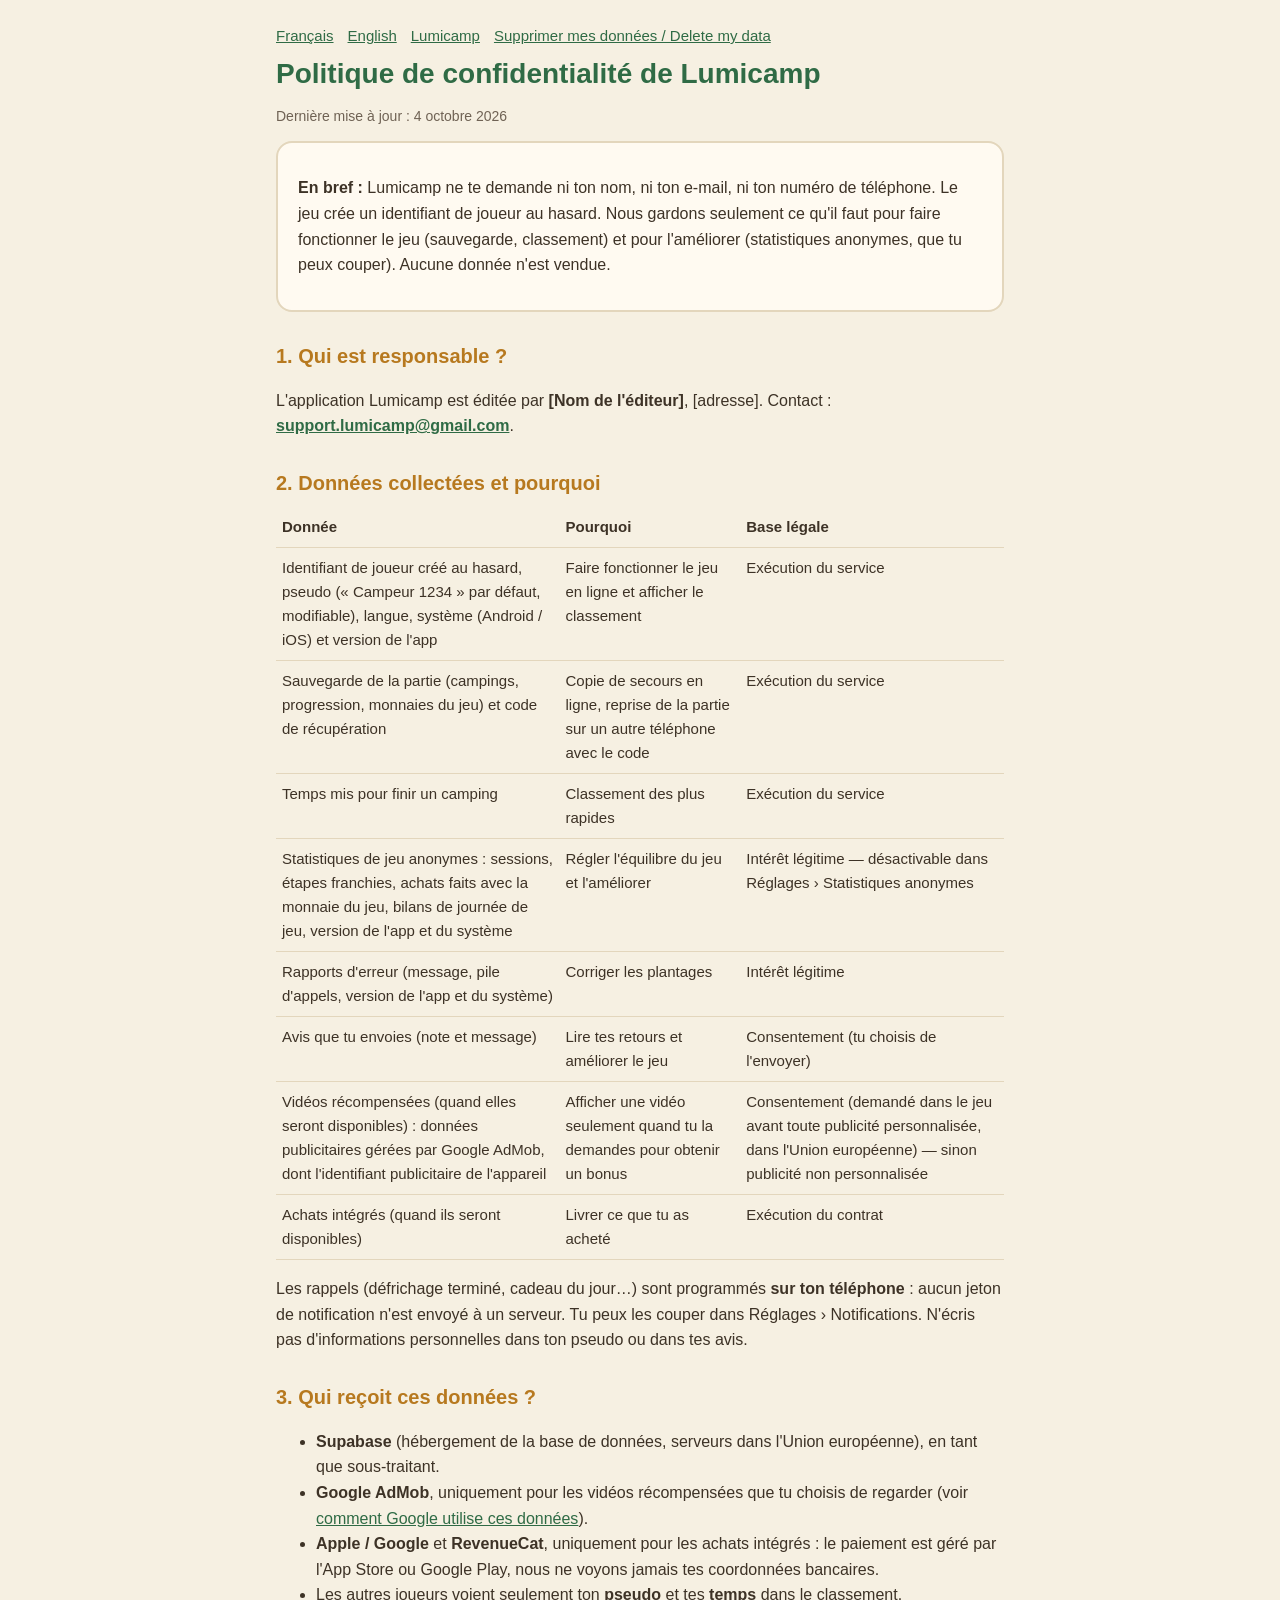
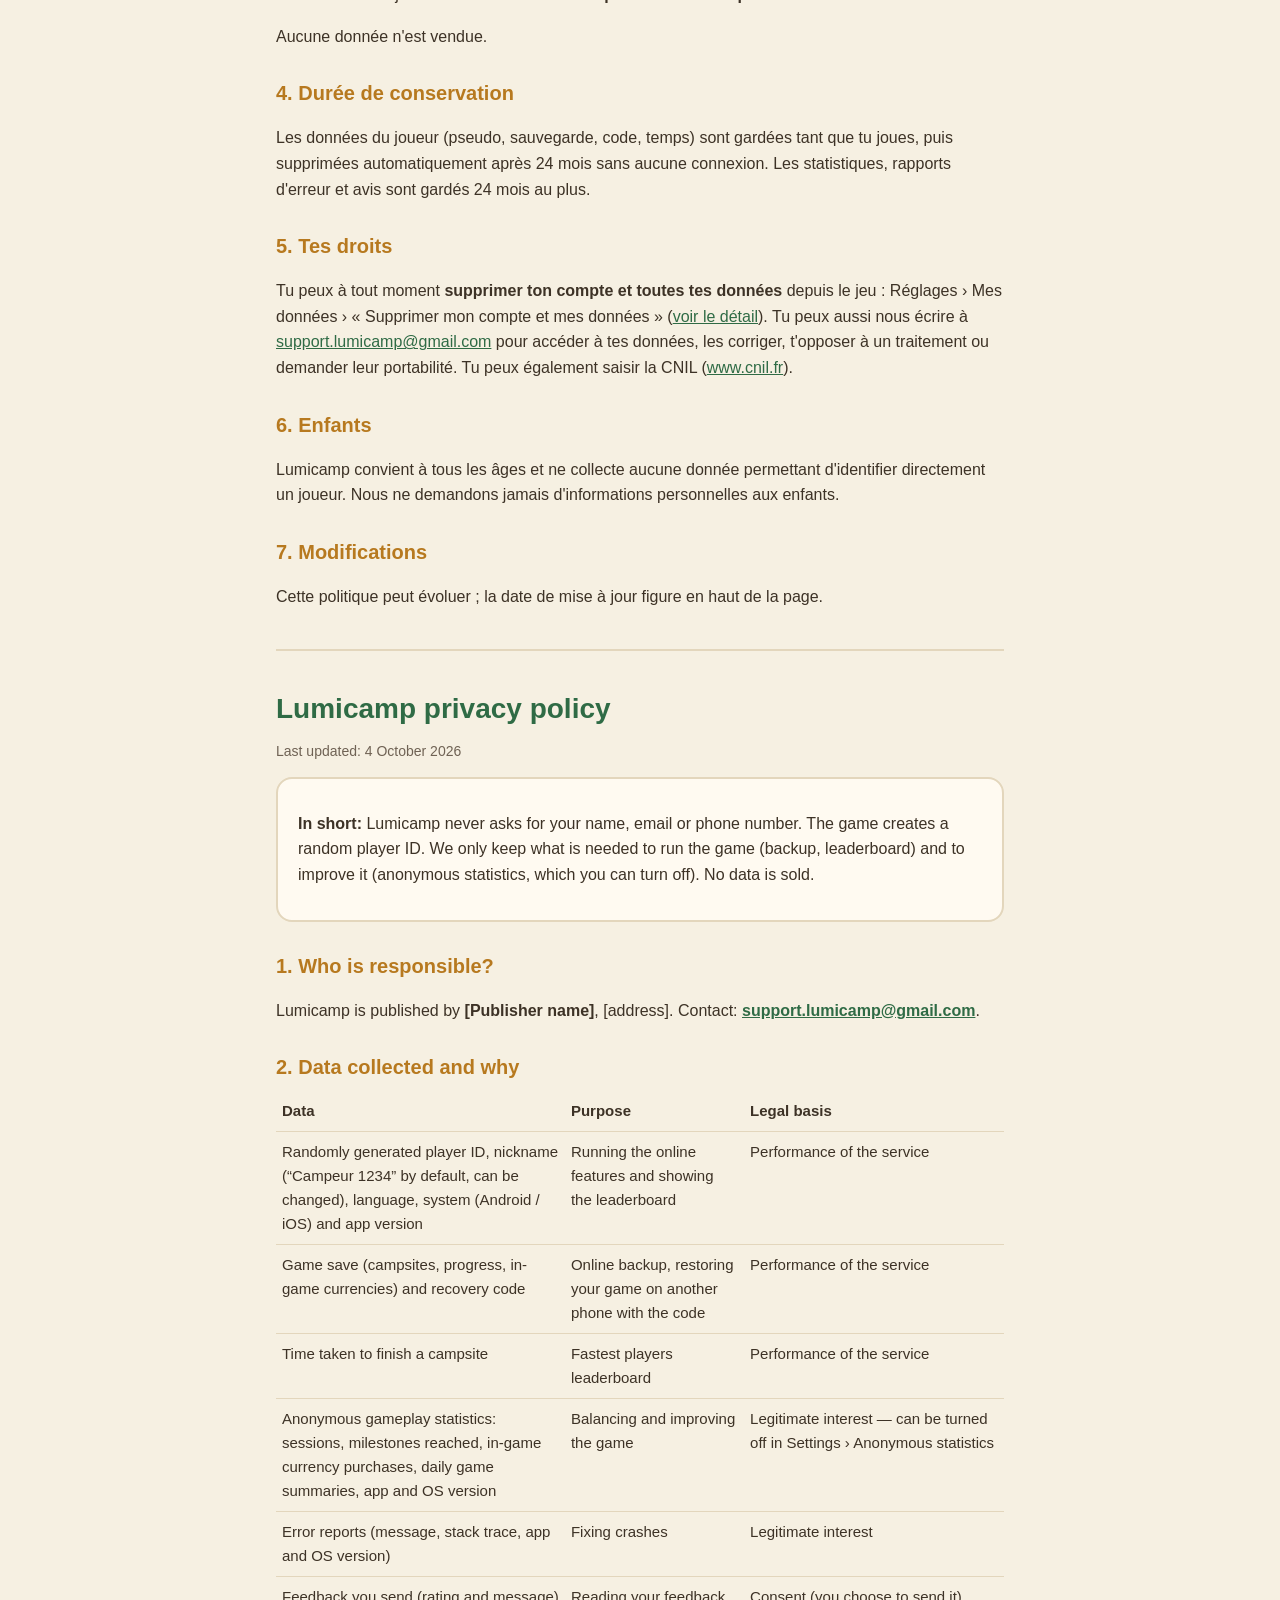
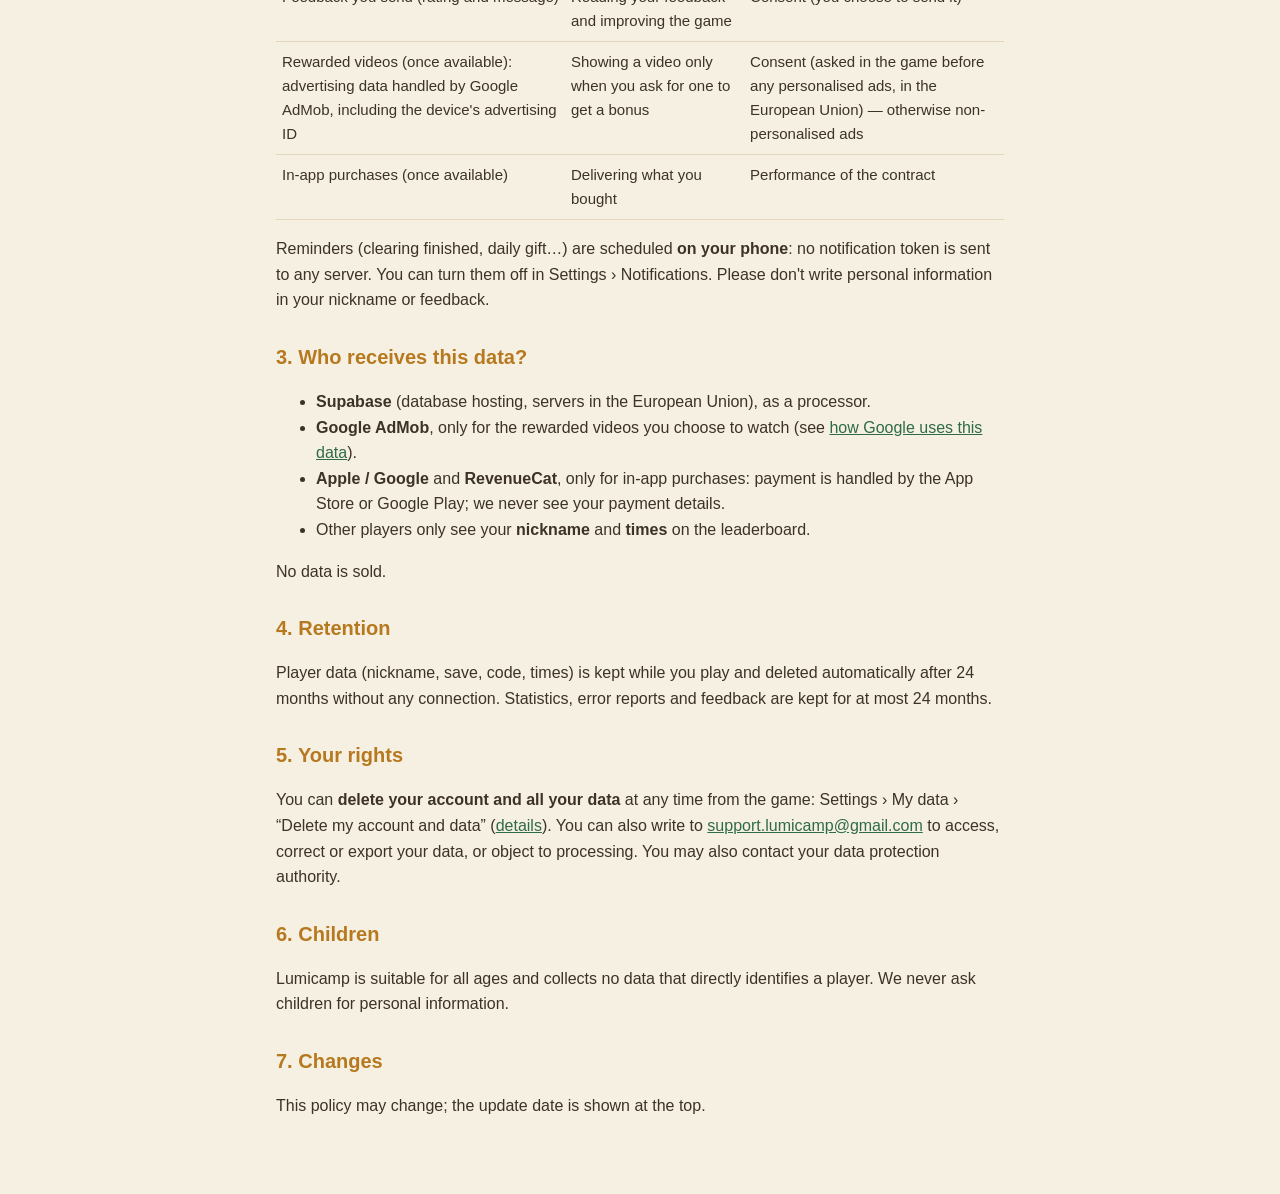
==== confidentialite.html @ f0d4aa2b "Site Lumicamp : accueil, politique de confidentialité, suppression des données Co-Authored-By: Claud" ====
<!doctype html>
<html lang="fr">
<head>
<meta charset="utf-8">
<meta name="viewport" content="width=device-width, initial-scale=1">
<title>Lumicamp — Politique de confidentialité / Privacy policy</title>
<link rel="stylesheet" href="style.css">
</head>
<body>
<main>
<nav><a href="#fr">Français</a><a href="#en">English</a><a href="./">Lumicamp</a><a href="suppression.html">Supprimer mes données / Delete my data</a></nav>

<section id="fr">
<h1>Politique de confidentialité de Lumicamp</h1>
<p class="soft">Dernière mise à jour : 4 octobre 2026</p>

<div class="card">
<p><strong>En bref :</strong> Lumicamp ne te demande ni ton nom, ni ton e-mail, ni ton numéro de téléphone. Le jeu crée un identifiant de joueur au hasard. Nous gardons seulement ce qu'il faut pour faire fonctionner le jeu (sauvegarde, classement) et pour l'améliorer (statistiques anonymes, que tu peux couper). Aucune donnée n'est vendue.</p>
</div>

<h2>1. Qui est responsable ?</h2>
<p>L'application Lumicamp est éditée par <strong>[Nom de l'éditeur]</strong>, [adresse]. Contact : <strong><a href="mailto:support.lumicamp@gmail.com">support.lumicamp@gmail.com</a></strong>.</p>

<h2>2. Données collectées et pourquoi</h2>
<div class="table"><table>
<tr><th>Donnée</th><th>Pourquoi</th><th>Base légale</th></tr>
<tr><td>Identifiant de joueur créé au hasard, pseudo (« Campeur 1234 » par défaut, modifiable), langue, système (Android / iOS) et version de l'app</td><td>Faire fonctionner le jeu en ligne et afficher le classement</td><td>Exécution du service</td></tr>
<tr><td>Sauvegarde de la partie (campings, progression, monnaies du jeu) et code de récupération</td><td>Copie de secours en ligne, reprise de la partie sur un autre téléphone avec le code</td><td>Exécution du service</td></tr>
<tr><td>Temps mis pour finir un camping</td><td>Classement des plus rapides</td><td>Exécution du service</td></tr>
<tr><td>Statistiques de jeu anonymes : sessions, étapes franchies, achats faits avec la monnaie du jeu, bilans de journée de jeu, version de l'app et du système</td><td>Régler l'équilibre du jeu et l'améliorer</td><td>Intérêt légitime — désactivable dans Réglages › Statistiques anonymes</td></tr>
<tr><td>Rapports d'erreur (message, pile d'appels, version de l'app et du système)</td><td>Corriger les plantages</td><td>Intérêt légitime</td></tr>
<tr><td>Avis que tu envoies (note et message)</td><td>Lire tes retours et améliorer le jeu</td><td>Consentement (tu choisis de l'envoyer)</td></tr>
<tr><td>Vidéos récompensées (quand elles seront disponibles) : données publicitaires gérées par Google AdMob, dont l'identifiant publicitaire de l'appareil</td><td>Afficher une vidéo seulement quand tu la demandes pour obtenir un bonus</td><td>Consentement (demandé dans le jeu avant toute publicité personnalisée, dans l'Union européenne) — sinon publicité non personnalisée</td></tr>
<tr><td>Achats intégrés (quand ils seront disponibles)</td><td>Livrer ce que tu as acheté</td><td>Exécution du contrat</td></tr>
</table></div>
<p>Les rappels (défrichage terminé, cadeau du jour…) sont programmés <strong>sur ton téléphone</strong> : aucun jeton de notification n'est envoyé à un serveur. Tu peux les couper dans Réglages › Notifications. N'écris pas d'informations personnelles dans ton pseudo ou dans tes avis.</p>

<h2>3. Qui reçoit ces données ?</h2>
<ul>
<li><strong>Supabase</strong> (hébergement de la base de données, serveurs dans l'Union européenne), en tant que sous-traitant.</li>
<li><strong>Google AdMob</strong>, uniquement pour les vidéos récompensées que tu choisis de regarder (voir <a href="https://policies.google.com/technologies/partner-sites">comment Google utilise ces données</a>).</li>
<li><strong>Apple / Google</strong> et <strong>RevenueCat</strong>, uniquement pour les achats intégrés : le paiement est géré par l'App Store ou Google Play, nous ne voyons jamais tes coordonnées bancaires.</li>
<li>Les autres joueurs voient seulement ton <strong>pseudo</strong> et tes <strong>temps</strong> dans le classement.</li>
</ul>
<p>Aucune donnée n'est vendue.</p>

<h2>4. Durée de conservation</h2>
<p>Les données du joueur (pseudo, sauvegarde, code, temps) sont gardées tant que tu joues, puis supprimées automatiquement après 24 mois sans aucune connexion. Les statistiques, rapports d'erreur et avis sont gardés 24 mois au plus.</p>

<h2>5. Tes droits</h2>
<p>Tu peux à tout moment <strong>supprimer ton compte et toutes tes données</strong> depuis le jeu : Réglages › Mes données › « Supprimer mon compte et mes données » (<a href="suppression.html">voir le détail</a>). Tu peux aussi nous écrire à <a href="mailto:support.lumicamp@gmail.com">support.lumicamp@gmail.com</a> pour accéder à tes données, les corriger, t'opposer à un traitement ou demander leur portabilité. Tu peux également saisir la CNIL (<a href="https://www.cnil.fr">www.cnil.fr</a>).</p>

<h2>6. Enfants</h2>
<p>Lumicamp convient à tous les âges et ne collecte aucune donnée permettant d'identifier directement un joueur. Nous ne demandons jamais d'informations personnelles aux enfants.</p>

<h2>7. Modifications</h2>
<p>Cette politique peut évoluer ; la date de mise à jour figure en haut de la page.</p>
</section>

<hr>

<section id="en">
<h1>Lumicamp privacy policy</h1>
<p class="soft">Last updated: 4 October 2026</p>

<div class="card">
<p><strong>In short:</strong> Lumicamp never asks for your name, email or phone number. The game creates a random player ID. We only keep what is needed to run the game (backup, leaderboard) and to improve it (anonymous statistics, which you can turn off). No data is sold.</p>
</div>

<h2>1. Who is responsible?</h2>
<p>Lumicamp is published by <strong>[Publisher name]</strong>, [address]. Contact: <strong><a href="mailto:support.lumicamp@gmail.com">support.lumicamp@gmail.com</a></strong>.</p>

<h2>2. Data collected and why</h2>
<div class="table"><table>
<tr><th>Data</th><th>Purpose</th><th>Legal basis</th></tr>
<tr><td>Randomly generated player ID, nickname (“Campeur 1234” by default, can be changed), language, system (Android / iOS) and app version</td><td>Running the online features and showing the leaderboard</td><td>Performance of the service</td></tr>
<tr><td>Game save (campsites, progress, in-game currencies) and recovery code</td><td>Online backup, restoring your game on another phone with the code</td><td>Performance of the service</td></tr>
<tr><td>Time taken to finish a campsite</td><td>Fastest players leaderboard</td><td>Performance of the service</td></tr>
<tr><td>Anonymous gameplay statistics: sessions, milestones reached, in-game currency purchases, daily game summaries, app and OS version</td><td>Balancing and improving the game</td><td>Legitimate interest — can be turned off in Settings › Anonymous statistics</td></tr>
<tr><td>Error reports (message, stack trace, app and OS version)</td><td>Fixing crashes</td><td>Legitimate interest</td></tr>
<tr><td>Feedback you send (rating and message)</td><td>Reading your feedback and improving the game</td><td>Consent (you choose to send it)</td></tr>
<tr><td>Rewarded videos (once available): advertising data handled by Google AdMob, including the device's advertising ID</td><td>Showing a video only when you ask for one to get a bonus</td><td>Consent (asked in the game before any personalised ads, in the European Union) — otherwise non-personalised ads</td></tr>
<tr><td>In-app purchases (once available)</td><td>Delivering what you bought</td><td>Performance of the contract</td></tr>
</table></div>
<p>Reminders (clearing finished, daily gift…) are scheduled <strong>on your phone</strong>: no notification token is sent to any server. You can turn them off in Settings › Notifications. Please don't write personal information in your nickname or feedback.</p>

<h2>3. Who receives this data?</h2>
<ul>
<li><strong>Supabase</strong> (database hosting, servers in the European Union), as a processor.</li>
<li><strong>Google AdMob</strong>, only for the rewarded videos you choose to watch (see <a href="https://policies.google.com/technologies/partner-sites">how Google uses this data</a>).</li>
<li><strong>Apple / Google</strong> and <strong>RevenueCat</strong>, only for in-app purchases: payment is handled by the App Store or Google Play; we never see your payment details.</li>
<li>Other players only see your <strong>nickname</strong> and <strong>times</strong> on the leaderboard.</li>
</ul>
<p>No data is sold.</p>

<h2>4. Retention</h2>
<p>Player data (nickname, save, code, times) is kept while you play and deleted automatically after 24 months without any connection. Statistics, error reports and feedback are kept for at most 24 months.</p>

<h2>5. Your rights</h2>
<p>You can <strong>delete your account and all your data</strong> at any time from the game: Settings › My data › “Delete my account and data” (<a href="suppression.html">details</a>). You can also write to <a href="mailto:support.lumicamp@gmail.com">support.lumicamp@gmail.com</a> to access, correct or export your data, or object to processing. You may also contact your data protection authority.</p>

<h2>6. Children</h2>
<p>Lumicamp is suitable for all ages and collects no data that directly identifies a player. We never ask children for personal information.</p>

<h2>7. Changes</h2>
<p>This policy may change; the update date is shown at the top.</p>
</section>
</main>
</body>
</html>
---- style.css ----
:root { --ink:#3d3226; --soft:#6f6254; --bg:#f6f0e2; --card:#fffaf1; --edge:#e3d6bc; --forest:#2f6b45; --honey:#b7791f; }
* { box-sizing: border-box; }
body { margin:0; background:var(--bg); color:var(--ink); font:16px/1.6 -apple-system, "Segoe UI", Roboto, sans-serif; }
main { max-width:760px; margin:0 auto; padding:24px 16px 60px; }
h1 { font-size:28px; line-height:1.25; margin:8px 0 4px; color:var(--forest); }
h2 { font-size:20px; margin:28px 0 8px; color:var(--honey); }
.card { background:var(--card); border:2px solid var(--edge); border-radius:16px; padding:16px 20px; margin:14px 0; }
.soft { color:var(--soft); font-size:14px; }
.table { overflow-x:auto; }
table { border-collapse:collapse; width:100%; font-size:15px; }
td, th { border-bottom:1px solid var(--edge); padding:8px 6px; text-align:left; vertical-align:top; }
a { color:var(--forest); }
nav { display:flex; flex-wrap:wrap; gap:6px 14px; font-size:15px; }
hr { margin:40px 0; border:none; border-top:2px solid var(--edge); }
.hero { font-size:44px; margin:0; }
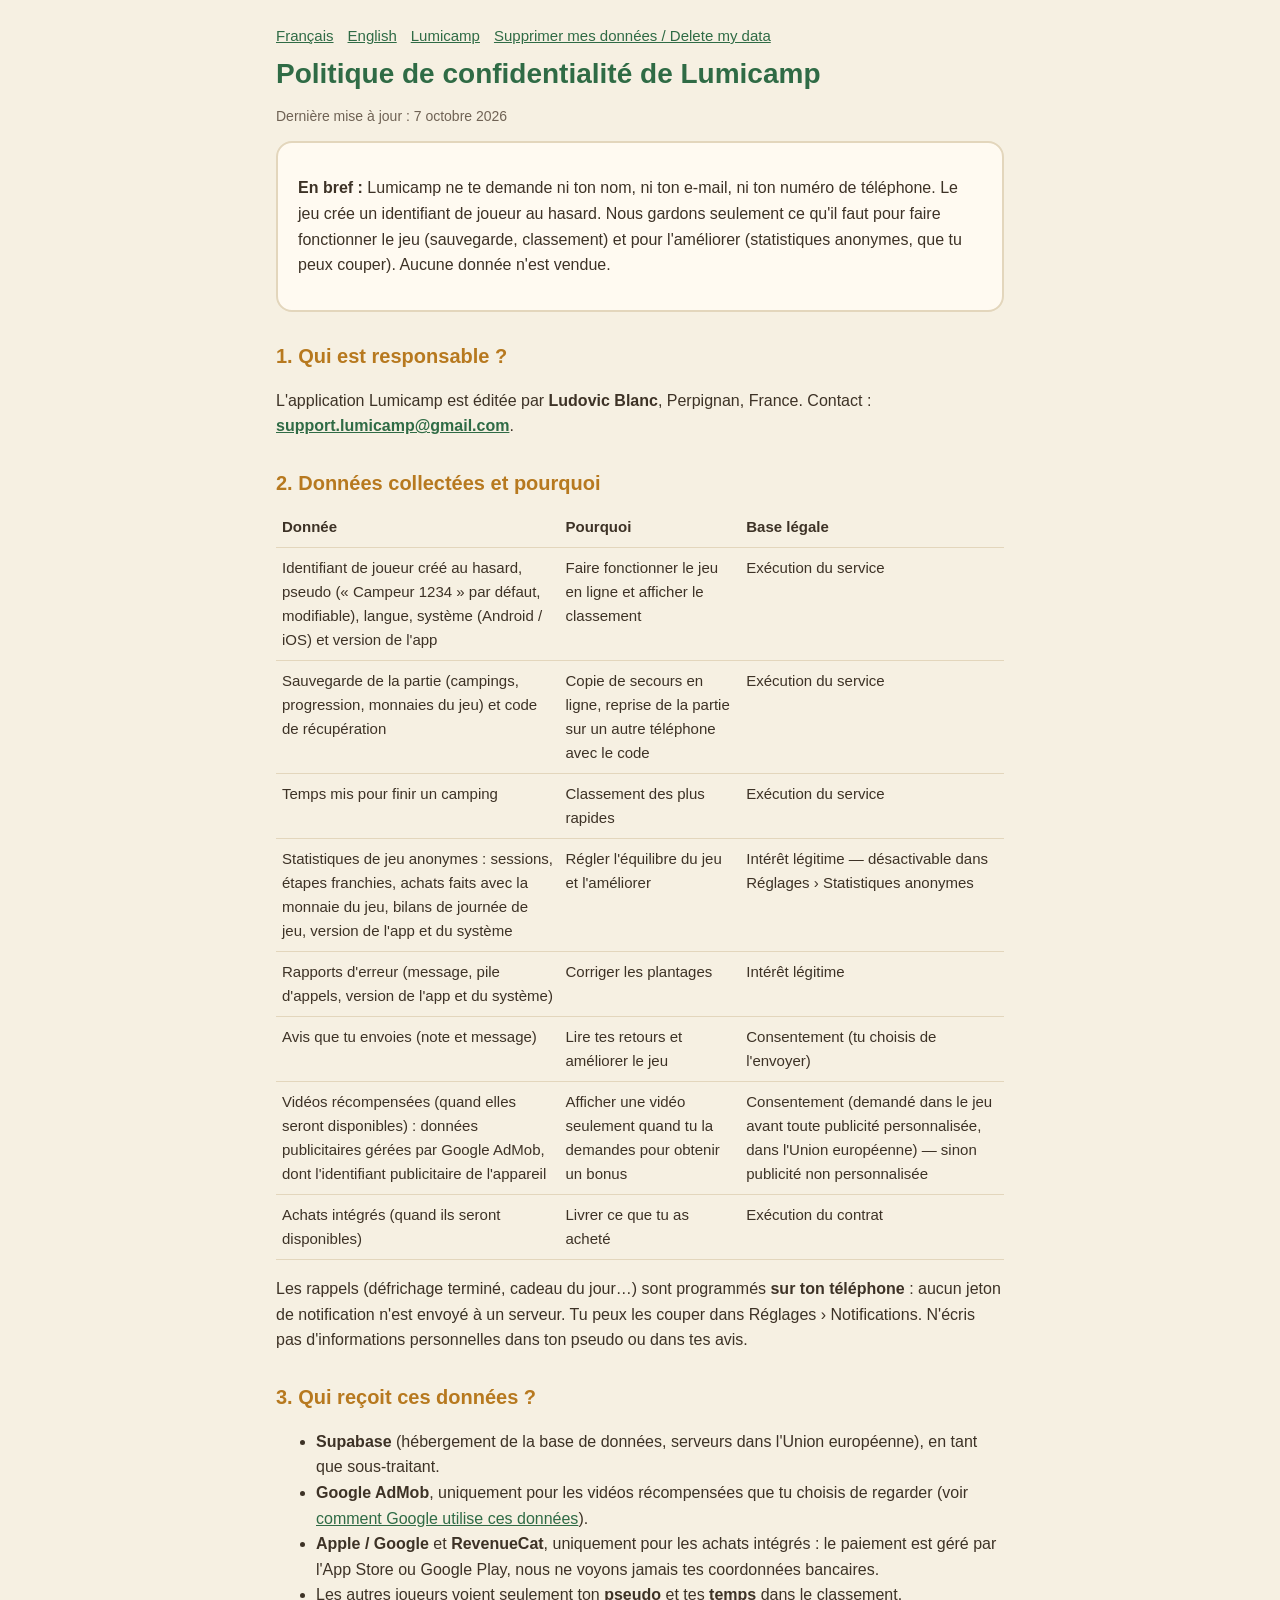
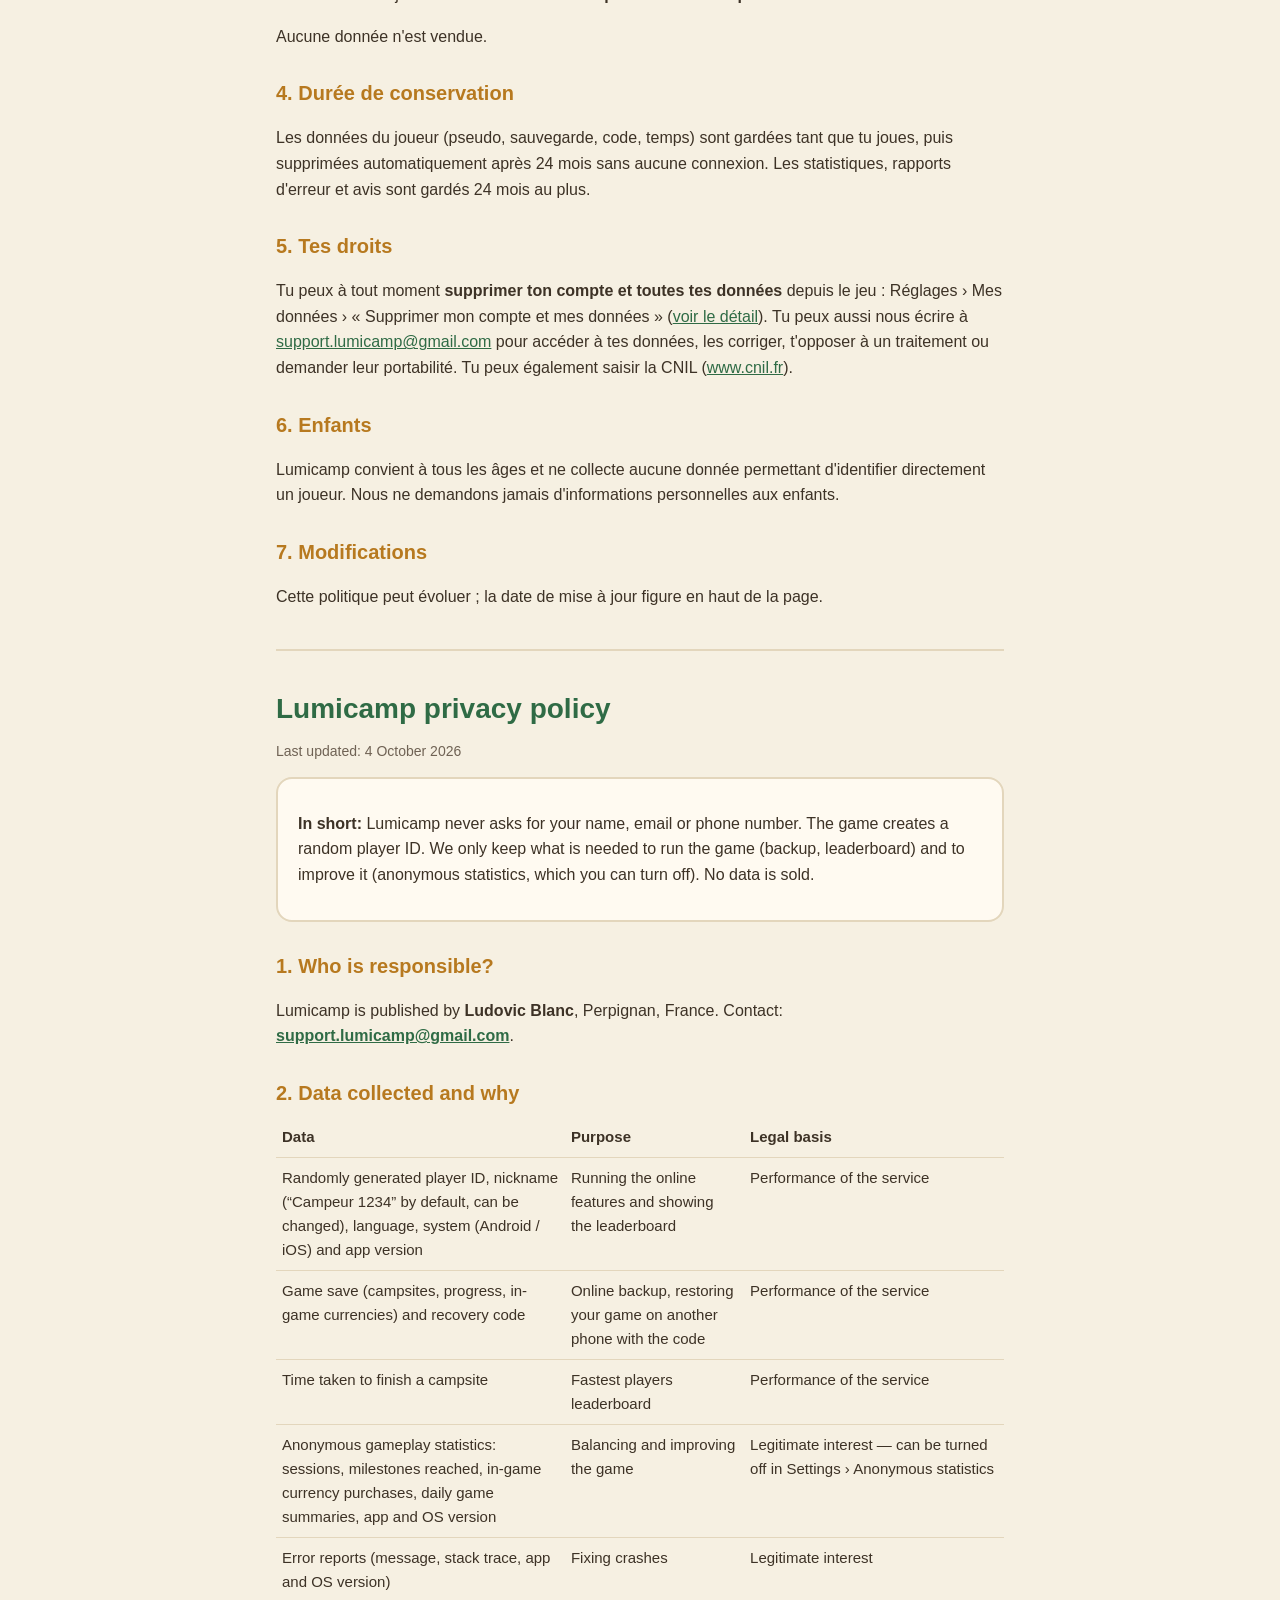
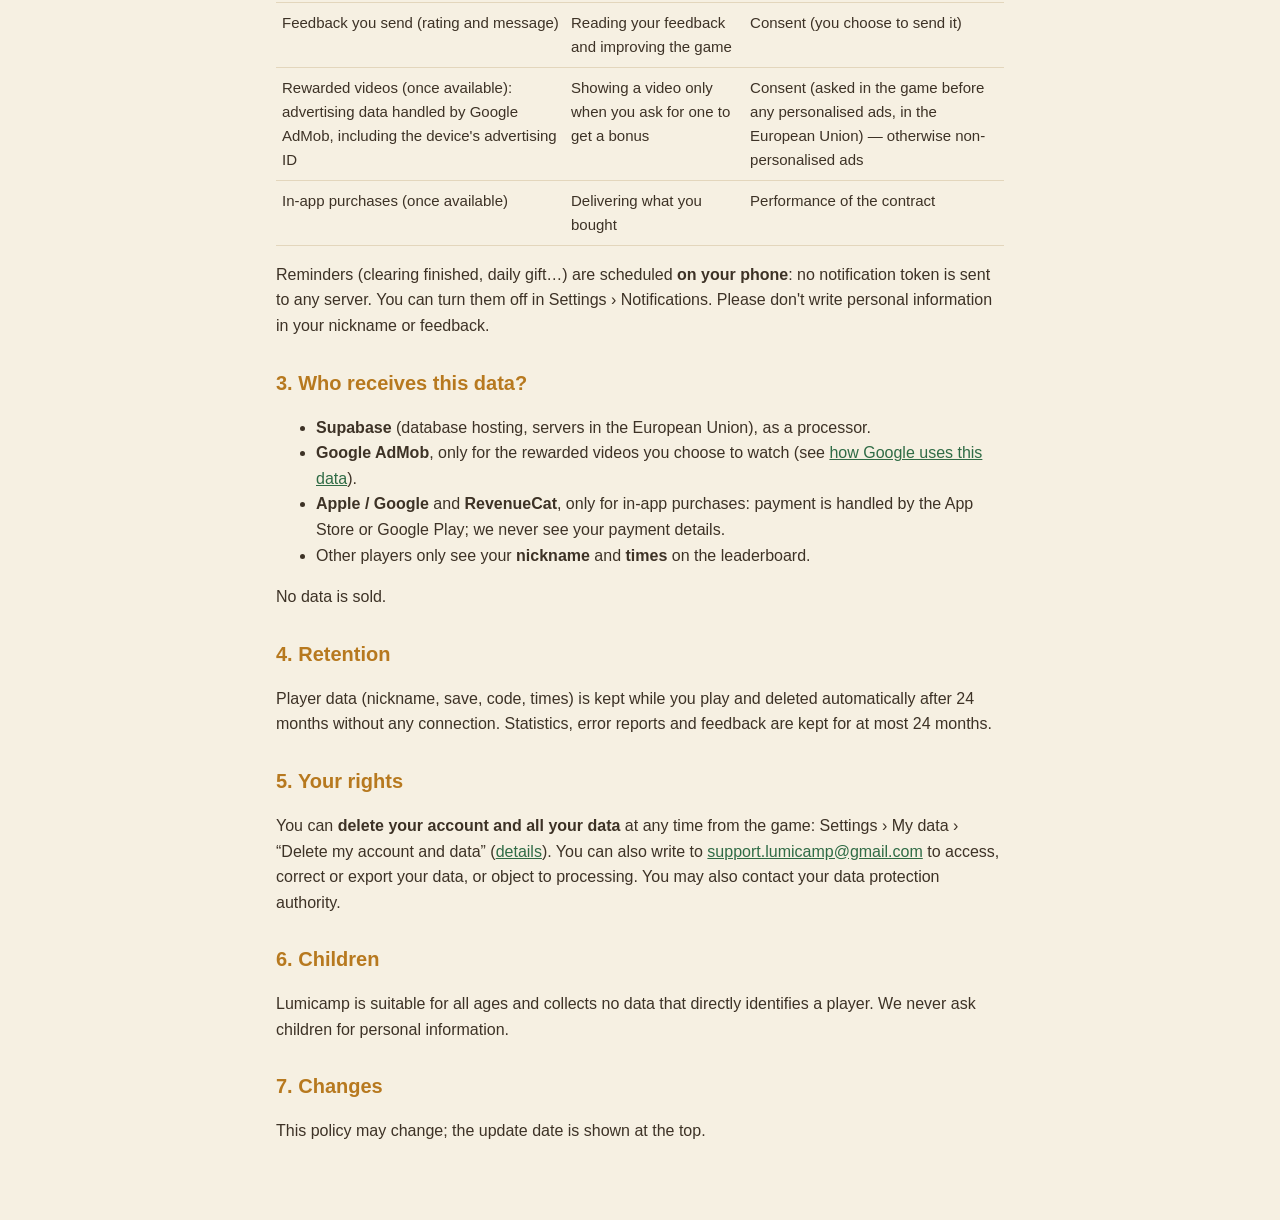
==== commit 12db99a4: "Éditeur : Ludovic Blanc, Perpignan, France Co-Authored-By: Claude Opus 5.5 <noreply@anthropic.com> C" ====
--- a/confidentialite.html
+++ b/confidentialite.html
@@ -12,14 +12,14 @@
 
 <section id="fr">
 <h1>Politique de confidentialité de Lumicamp</h1>
-<p class="soft">Dernière mise à jour : 4 octobre 2026</p>
+<p class="soft">Dernière mise à jour : 7 octobre 2026</p>
 
 <div class="card">
 <p><strong>En bref :</strong> Lumicamp ne te demande ni ton nom, ni ton e-mail, ni ton numéro de téléphone. Le jeu crée un identifiant de joueur au hasard. Nous gardons seulement ce qu'il faut pour faire fonctionner le jeu (sauvegarde, classement) et pour l'améliorer (statistiques anonymes, que tu peux couper). Aucune donnée n'est vendue.</p>
 </div>
 
 <h2>1. Qui est responsable ?</h2>
-<p>L'application Lumicamp est éditée par <strong>[Nom de l'éditeur]</strong>, [adresse]. Contact : <strong><a href="mailto:support.lumicamp@gmail.com">support.lumicamp@gmail.com</a></strong>.</p>
+<p>L'application Lumicamp est éditée par <strong>Ludovic Blanc</strong>, Perpignan, France. Contact : <strong><a href="mailto:support.lumicamp@gmail.com">support.lumicamp@gmail.com</a></strong>.</p>
 
 <h2>2. Données collectées et pourquoi</h2>
 <div class="table"><table>
@@ -68,7 +68,7 @@
 </div>
 
 <h2>1. Who is responsible?</h2>
-<p>Lumicamp is published by <strong>[Publisher name]</strong>, [address]. Contact: <strong><a href="mailto:support.lumicamp@gmail.com">support.lumicamp@gmail.com</a></strong>.</p>
+<p>Lumicamp is published by <strong>Ludovic Blanc</strong>, Perpignan, France. Contact: <strong><a href="mailto:support.lumicamp@gmail.com">support.lumicamp@gmail.com</a></strong>.</p>
 
 <h2>2. Data collected and why</h2>
 <div class="table"><table>
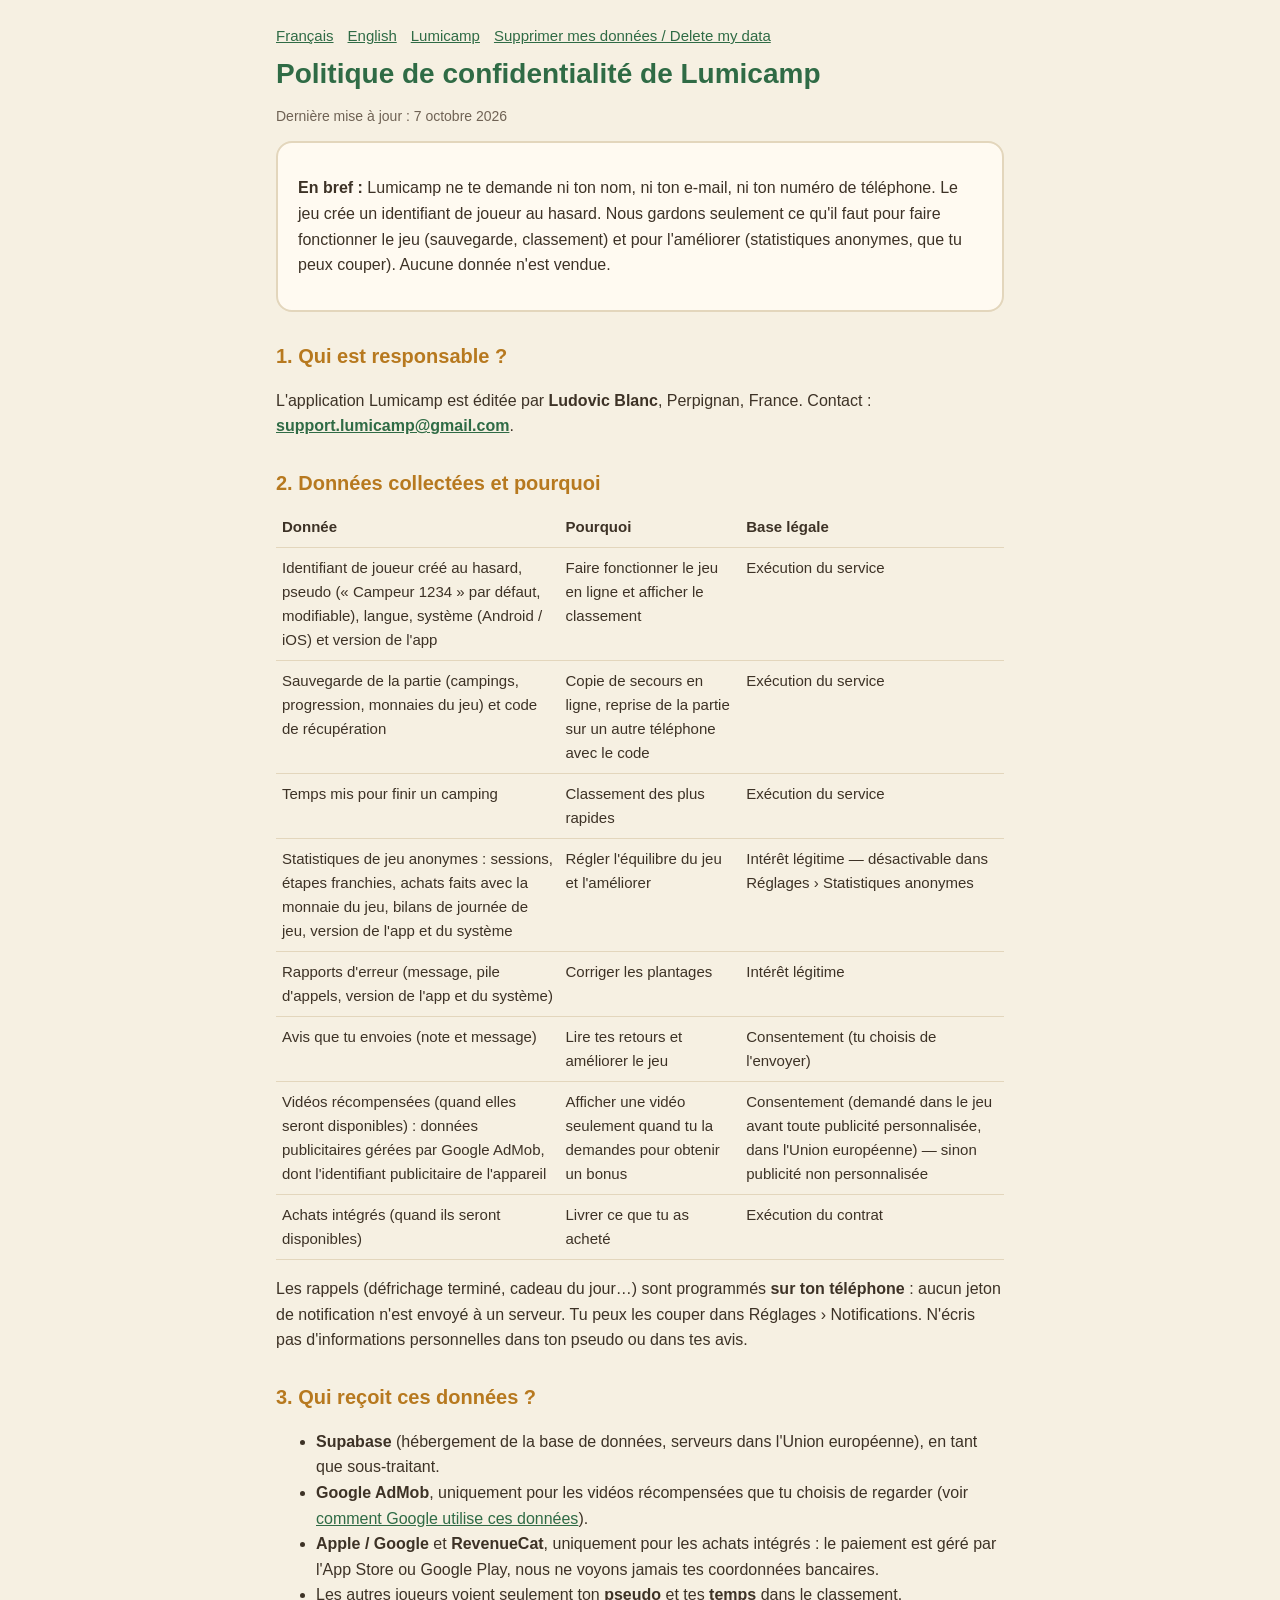
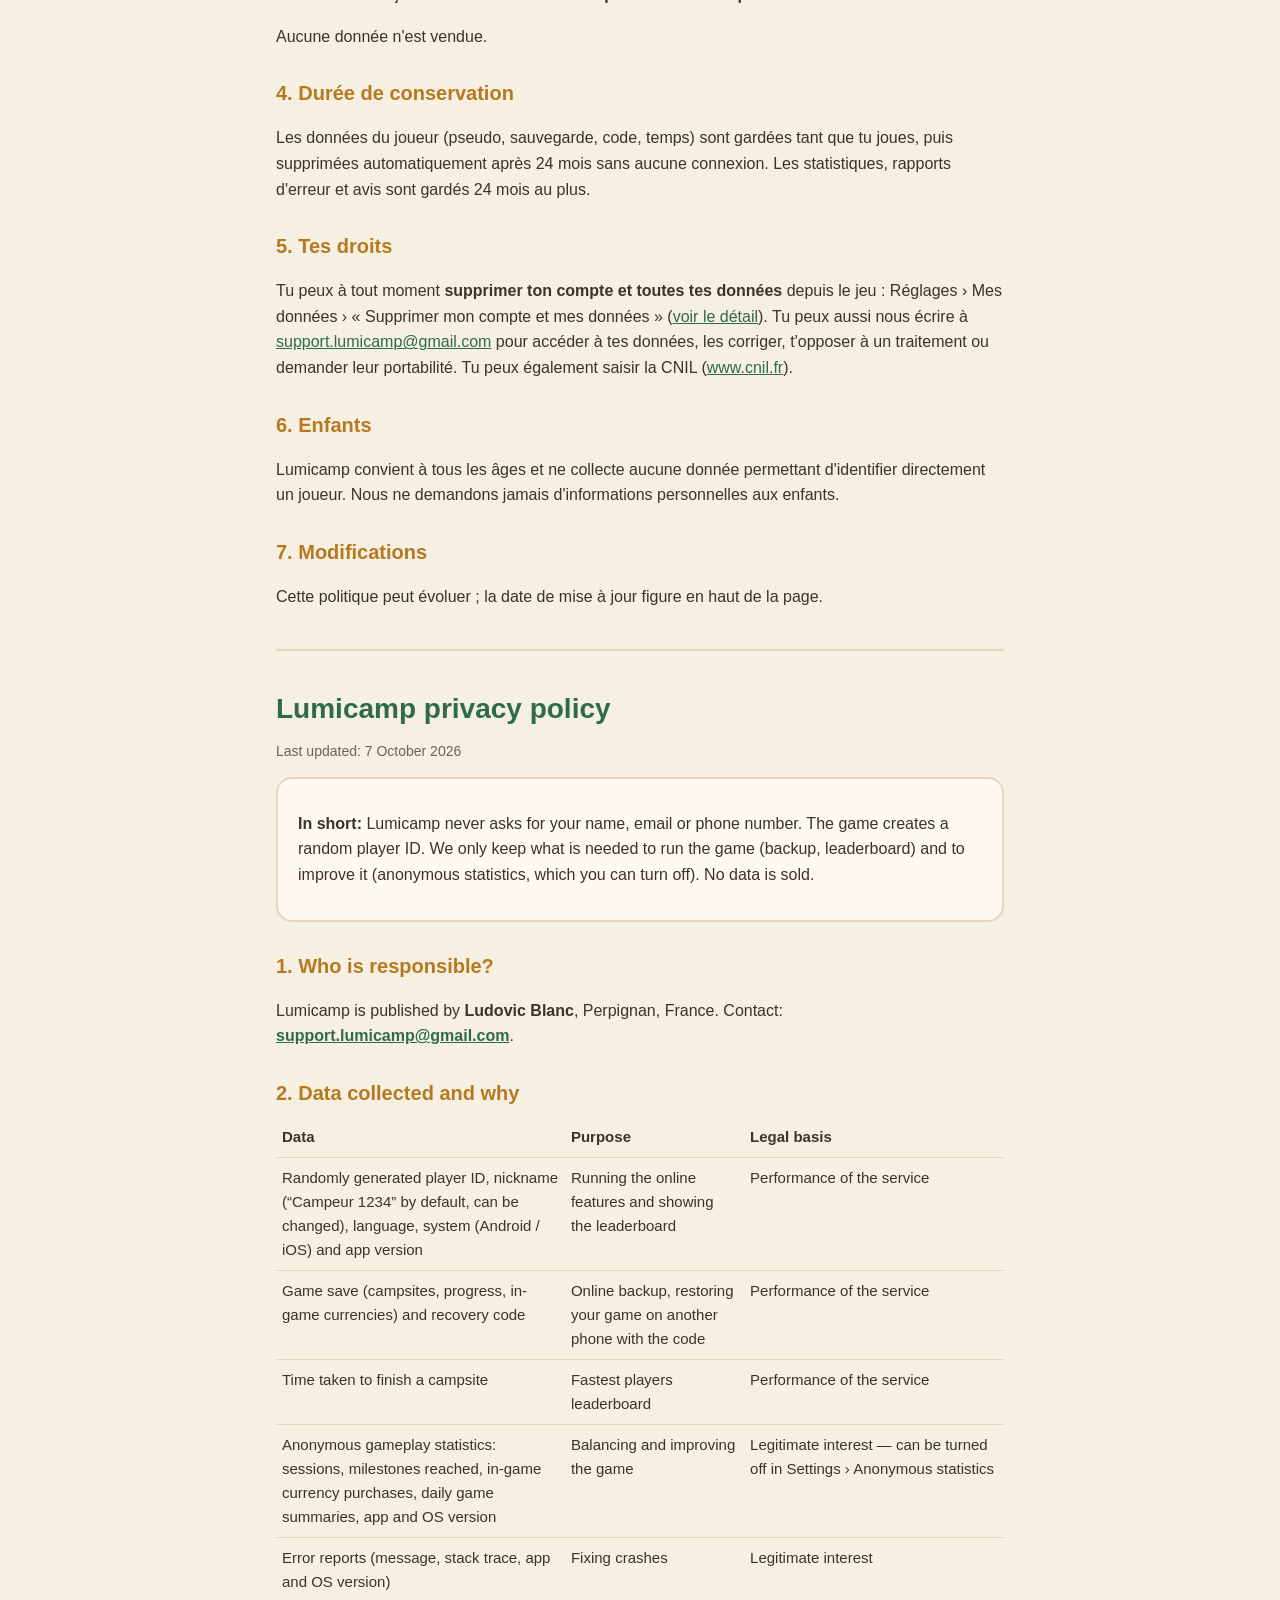
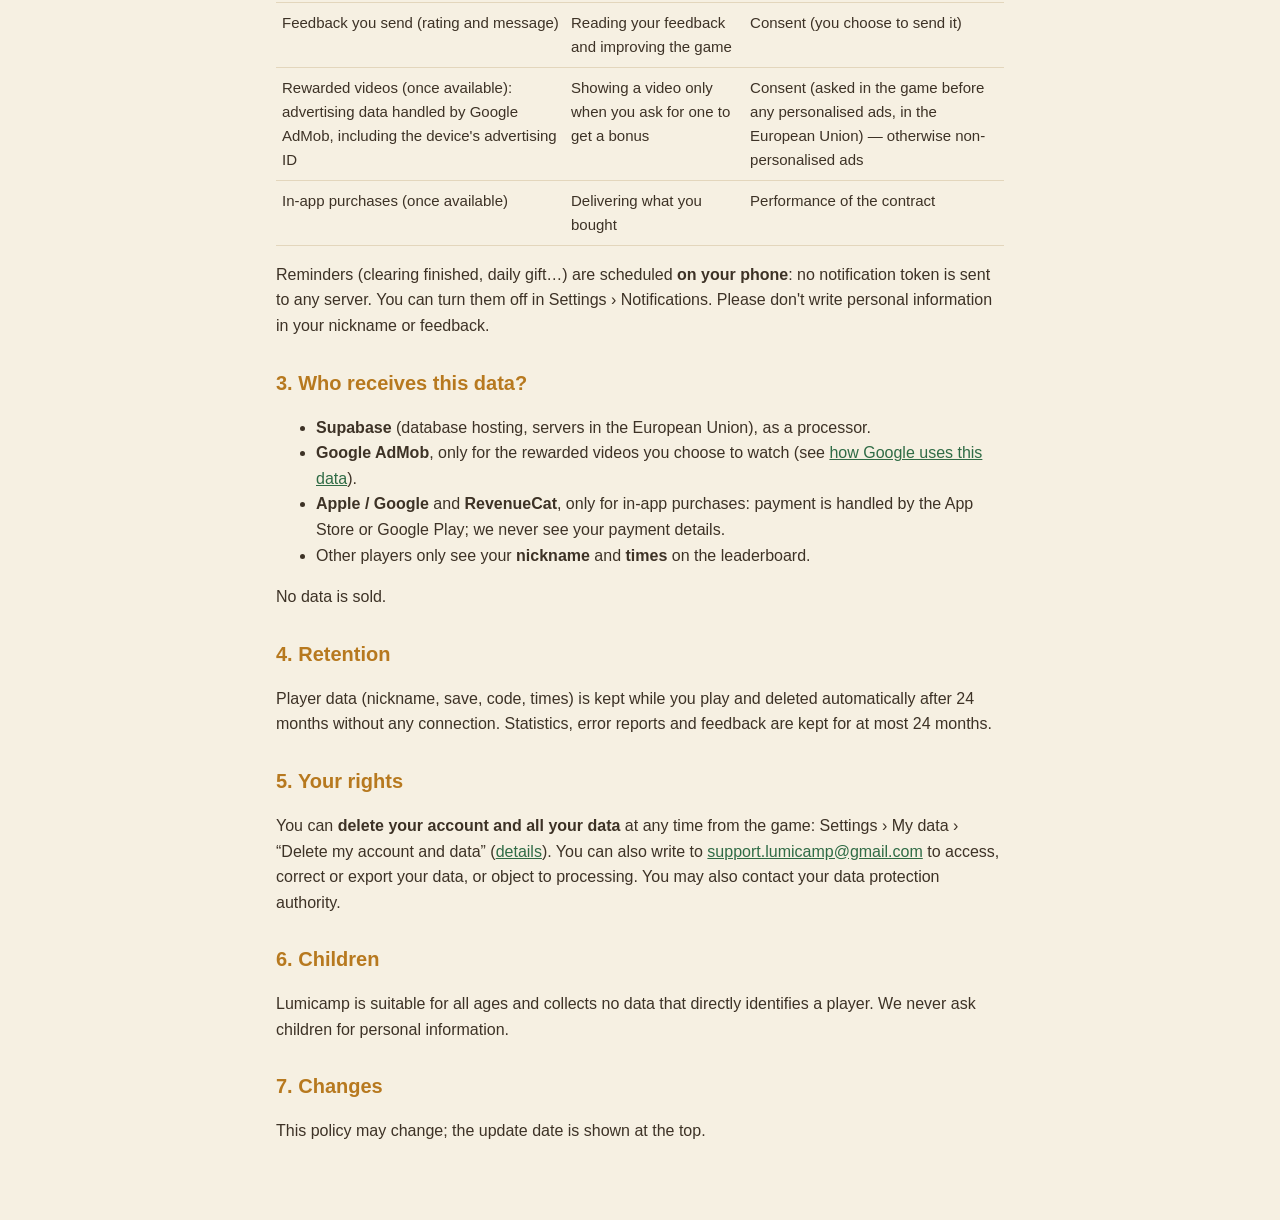
==== commit a9ff7f45: "Date EN Co-Authored-By: Claude Opus 5.5 <noreply@anthropic.com> Claude-Session: https://claude.ai/co" ====
--- a/confidentialite.html
+++ b/confidentialite.html
@@ -61,7 +61,7 @@
 
 <section id="en">
 <h1>Lumicamp privacy policy</h1>
-<p class="soft">Last updated: 4 October 2026</p>
+<p class="soft">Last updated: 7 October 2026</p>
 
 <div class="card">
 <p><strong>In short:</strong> Lumicamp never asks for your name, email or phone number. The game creates a random player ID. We only keep what is needed to run the game (backup, leaderboard) and to improve it (anonymous statistics, which you can turn off). No data is sold.</p>
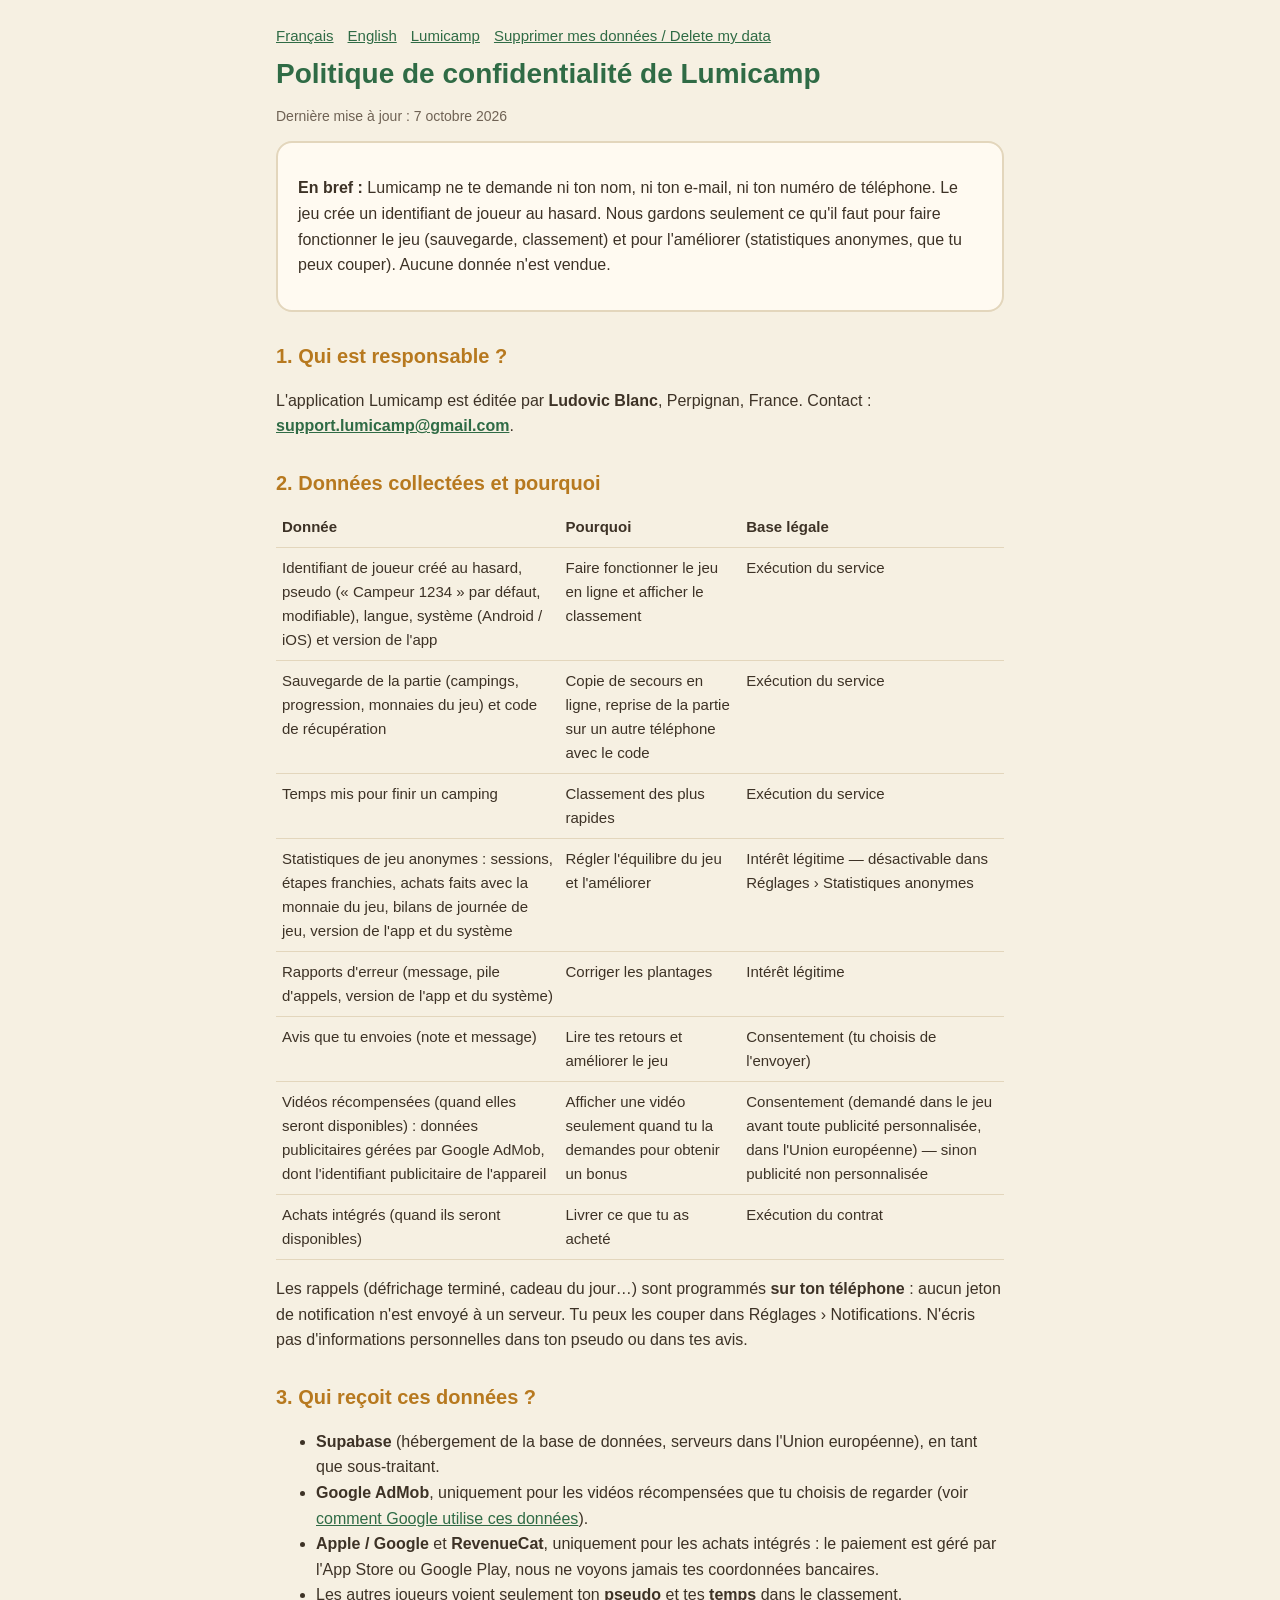
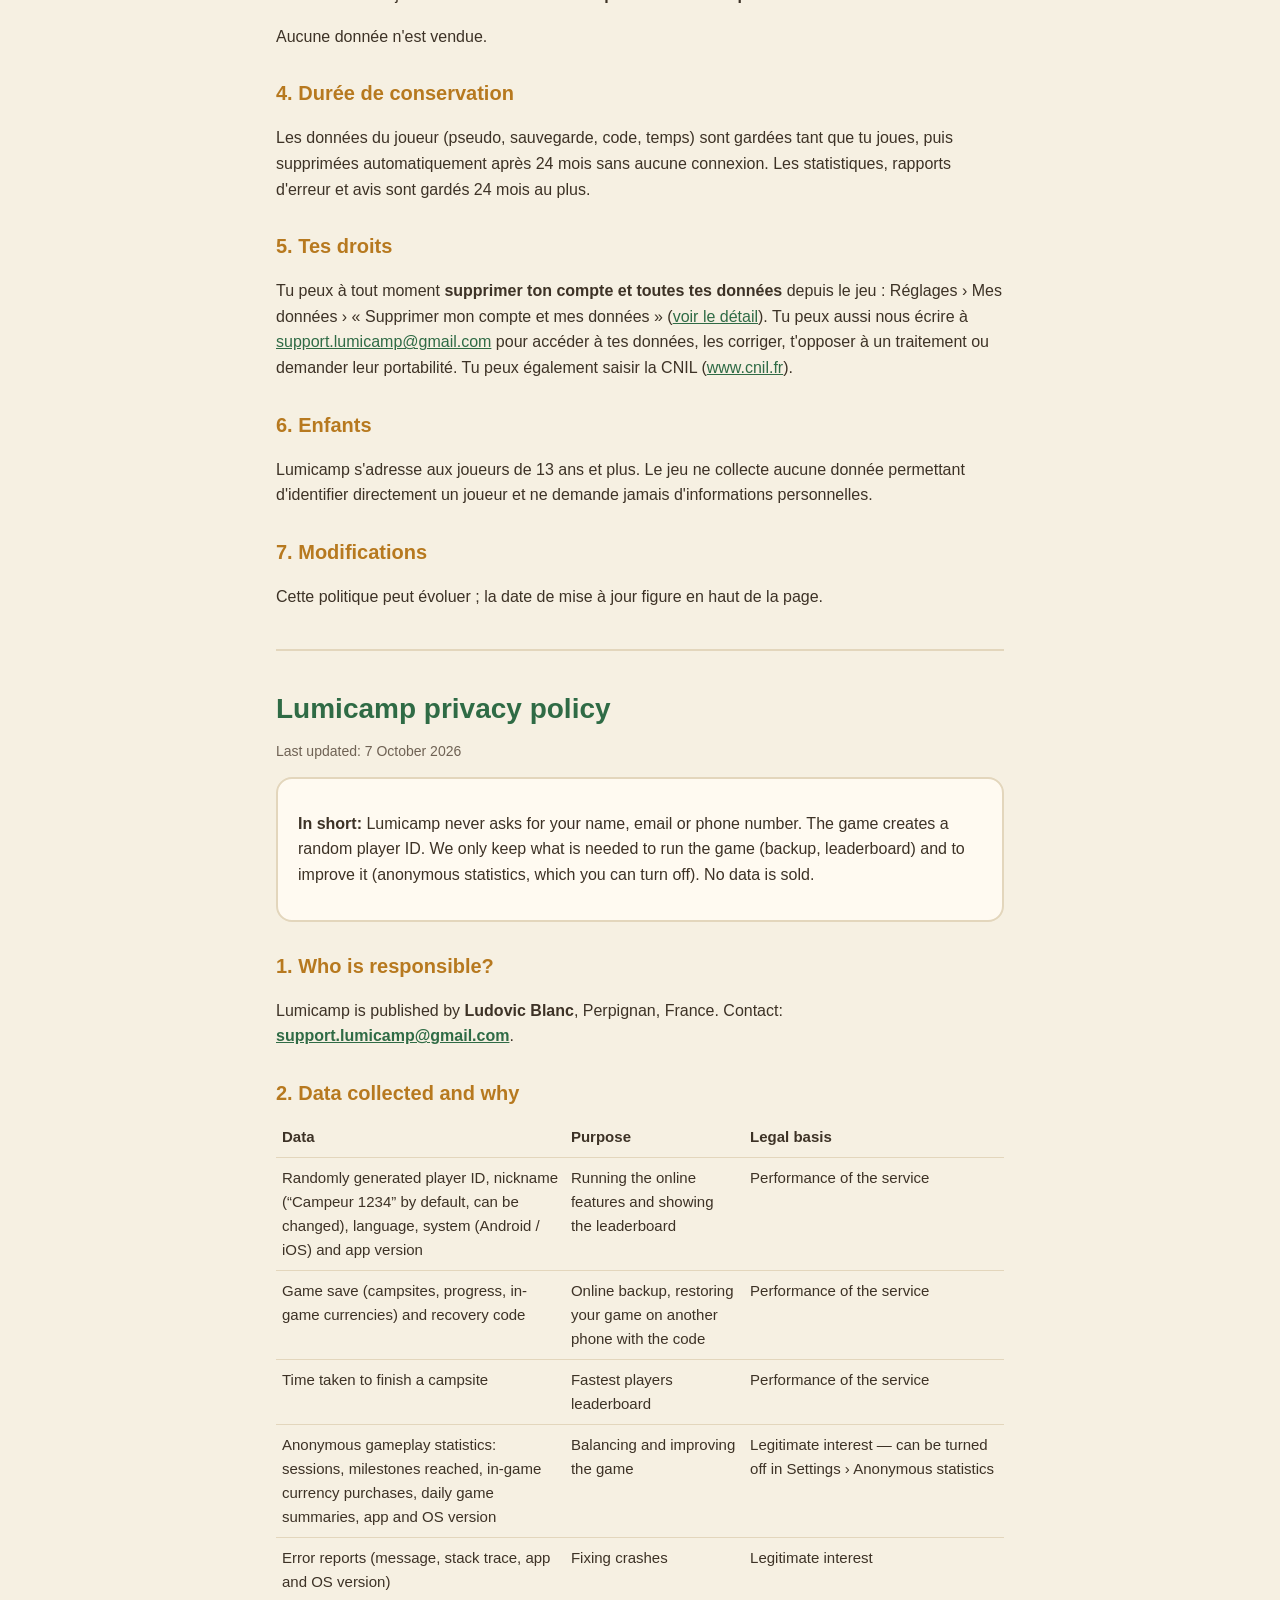
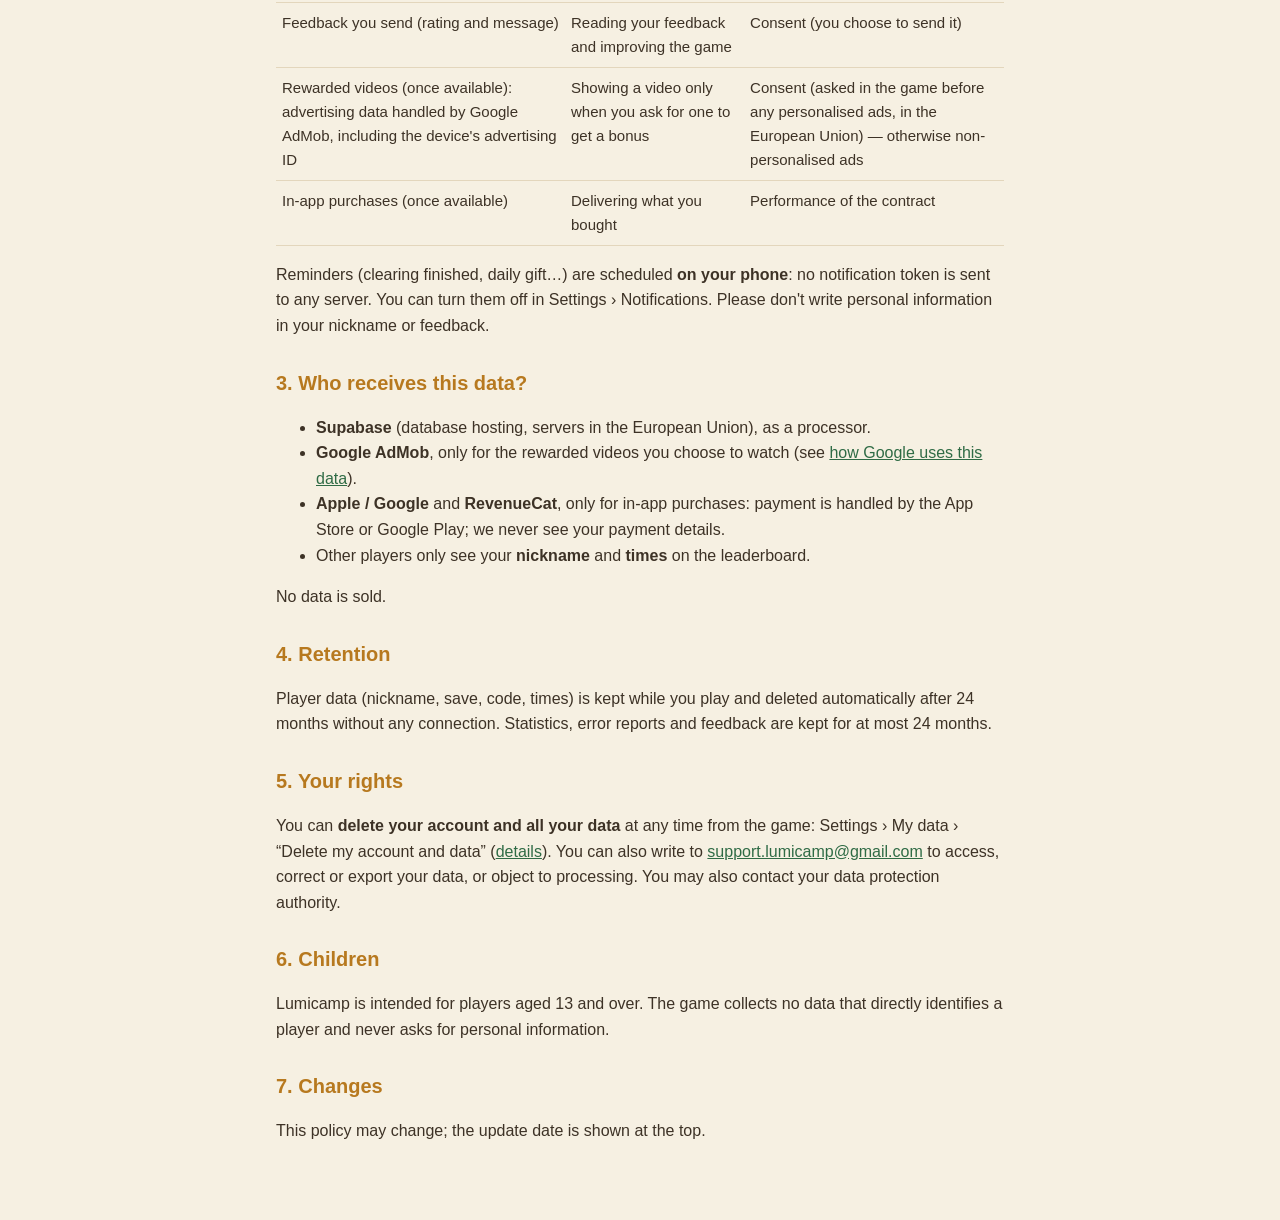
==== commit c90ee479: "Public : 13 ans et plus Co-Authored-By: Claude Opus 5.5 <noreply@anthropic.com> Claude-Session: http" ====
--- a/confidentialite.html
+++ b/confidentialite.html
@@ -51,7 +51,7 @@
 <p>Tu peux à tout moment <strong>supprimer ton compte et toutes tes données</strong> depuis le jeu : Réglages › Mes données › « Supprimer mon compte et mes données » (<a href="suppression.html">voir le détail</a>). Tu peux aussi nous écrire à <a href="mailto:support.lumicamp@gmail.com">support.lumicamp@gmail.com</a> pour accéder à tes données, les corriger, t'opposer à un traitement ou demander leur portabilité. Tu peux également saisir la CNIL (<a href="https://www.cnil.fr">www.cnil.fr</a>).</p>
 
 <h2>6. Enfants</h2>
-<p>Lumicamp convient à tous les âges et ne collecte aucune donnée permettant d'identifier directement un joueur. Nous ne demandons jamais d'informations personnelles aux enfants.</p>
+<p>Lumicamp s'adresse aux joueurs de 13 ans et plus. Le jeu ne collecte aucune donnée permettant d'identifier directement un joueur et ne demande jamais d'informations personnelles.</p>
 
 <h2>7. Modifications</h2>
 <p>Cette politique peut évoluer ; la date de mise à jour figure en haut de la page.</p>
@@ -100,7 +100,7 @@
 <p>You can <strong>delete your account and all your data</strong> at any time from the game: Settings › My data › “Delete my account and data” (<a href="suppression.html">details</a>). You can also write to <a href="mailto:support.lumicamp@gmail.com">support.lumicamp@gmail.com</a> to access, correct or export your data, or object to processing. You may also contact your data protection authority.</p>
 
 <h2>6. Children</h2>
-<p>Lumicamp is suitable for all ages and collects no data that directly identifies a player. We never ask children for personal information.</p>
+<p>Lumicamp is intended for players aged 13 and over. The game collects no data that directly identifies a player and never asks for personal information.</p>
 
 <h2>7. Changes</h2>
 <p>This policy may change; the update date is shown at the top.</p>
